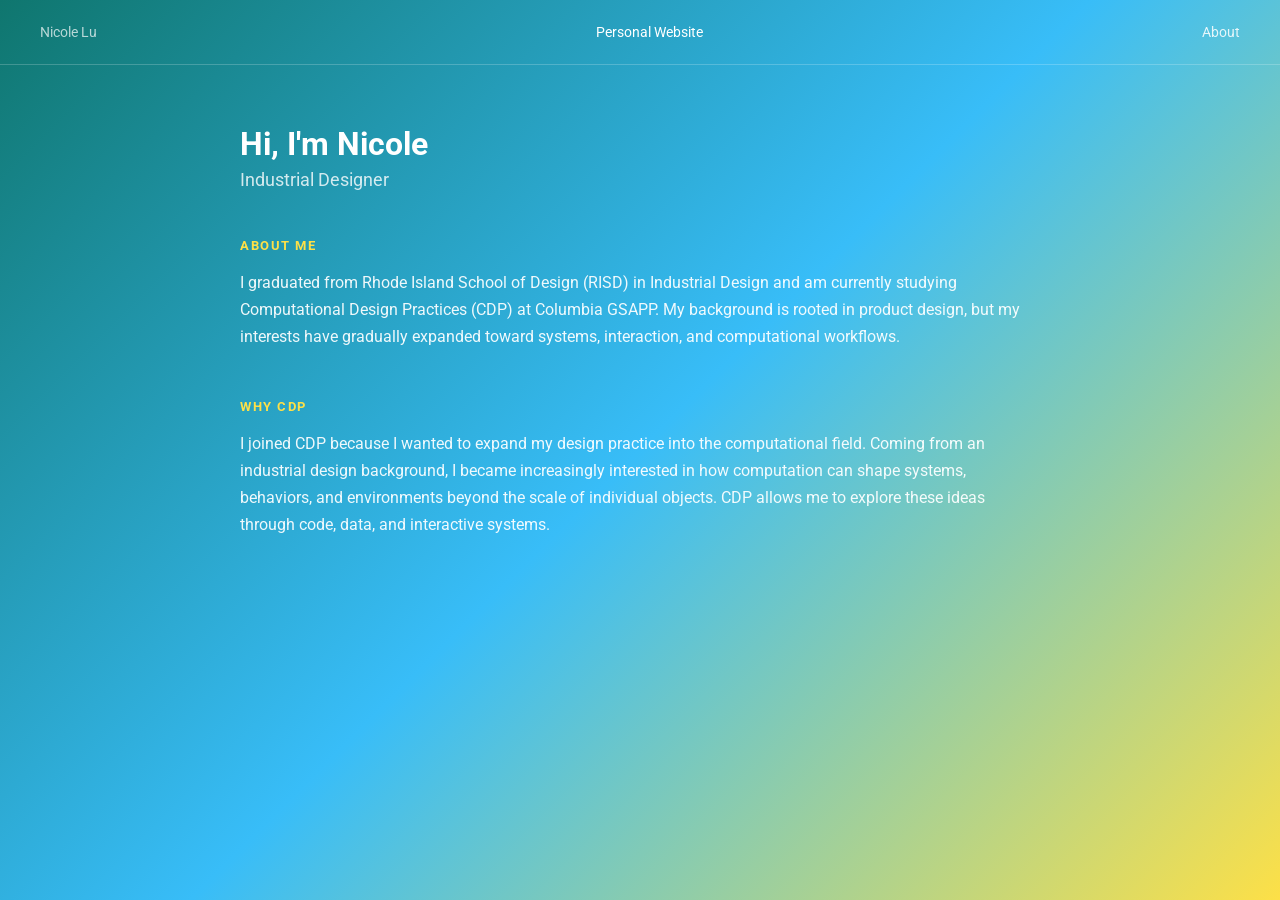
==== index.html @ 639e6126 "Revise personal website content and structure Updated personal information and removed sections abou" ====
<!DOCTYPE html>
<html lang="en">

<head>
  <meta charset="UTF-8">
  <title>Nicole Lu</title>

  <link href="https://fonts.googleapis.com/css2?family=Roboto:wght@300;400;700&display=swap" rel="stylesheet">
  <link rel="stylesheet" href="style.css">
</head>

<body>

  <header>
    <div class="left">Nicole Lu</div>

    <div class="center">
      Personal Website
    </div>

    <div class="right">
      <a href="#">About</a>
    </div>
  </header>

  <main>

    <div class="project-title">Hi, I'm Nicole</div>

    <div class="project-subtitle">
      Industrial Designer
    </div>

    <div class="section-title">About Me</div>

    <p>
      I graduated from Rhode Island School of Design (RISD) in Industrial Design and am currently studying Computational Design Practices (CDP) at Columbia GSAPP. My background is rooted in product design, but my interests have gradually expanded toward systems, interaction, and computational workflows.
    </p>

    <div class="section-title">Why CDP</div>

    <p>
      I joined CDP because I wanted to expand my design practice into the computational field. Coming from an industrial design background, I became increasingly interested in how computation can shape systems, behaviors, and environments beyond the scale of individual objects. CDP allows me to explore these ideas through code, data, and interactive systems.
    </p>

  </main>

</body>

</html>
---- style.css ----
@import url('https://fonts.googleapis.com/css2?family=Roboto:wght@300;400;700&display=swap');

body {
  font-family: 'Roboto', sans-serif;
  background: linear-gradient(
    135deg,
    #0f766e,
    #38bdf8,
    #fde047
  );
  color: #ffffff;
  margin: 0;
  padding: 0;
  min-height: 100vh;
}

header {
  display: flex;
  justify-content: space-between;
  align-items: center;
  padding: 24px 40px;
  border-bottom: 1px solid rgba(255,255,255,0.2);
  font-size: 14px;
}

header .left {
  color: rgba(255,255,255,0.7);
}

header .center {
  font-weight: 400;
  text-align: center;
  color: white;
}

header .center span {
  font-size: 12px;
  color: rgba(255,255,255,0.65);
}

header .right a {
  color: rgba(255,255,255,0.85);
  text-decoration: none;
  font-weight: 400;
}

header .right a:hover {
  color: white;
}

main {
  max-width: 800px;
  margin: 60px auto;
  padding: 0 20px;
}

.project-meta {
  font-size: 14px;
  color: rgba(255,255,255,0.65);
  margin-bottom: 8px;
}

.project-title {
  font-size: 32px;
  font-weight: 700;
  margin-bottom: 6px;
  color: white;
}

.project-subtitle {
  font-size: 18px;
  color: rgba(255,255,255,0.8);
  margin-bottom: 32px;
}

.section-title {
  font-weight: 700;
  text-transform: uppercase;
  margin-top: 48px;
  margin-bottom: 14px;
  font-size: 13px;
  letter-spacing: 1.5px;
  color: #fde047;
}

p {
  font-size: 16px;
  line-height: 1.7;
  margin-bottom: 24px;
  color: rgba(255,255,255,0.92);
}

strong {
  color: white;
}

a {
  color: #a5f3fc;
  text-decoration: underline;
}

a:hover {
  color: white;
}
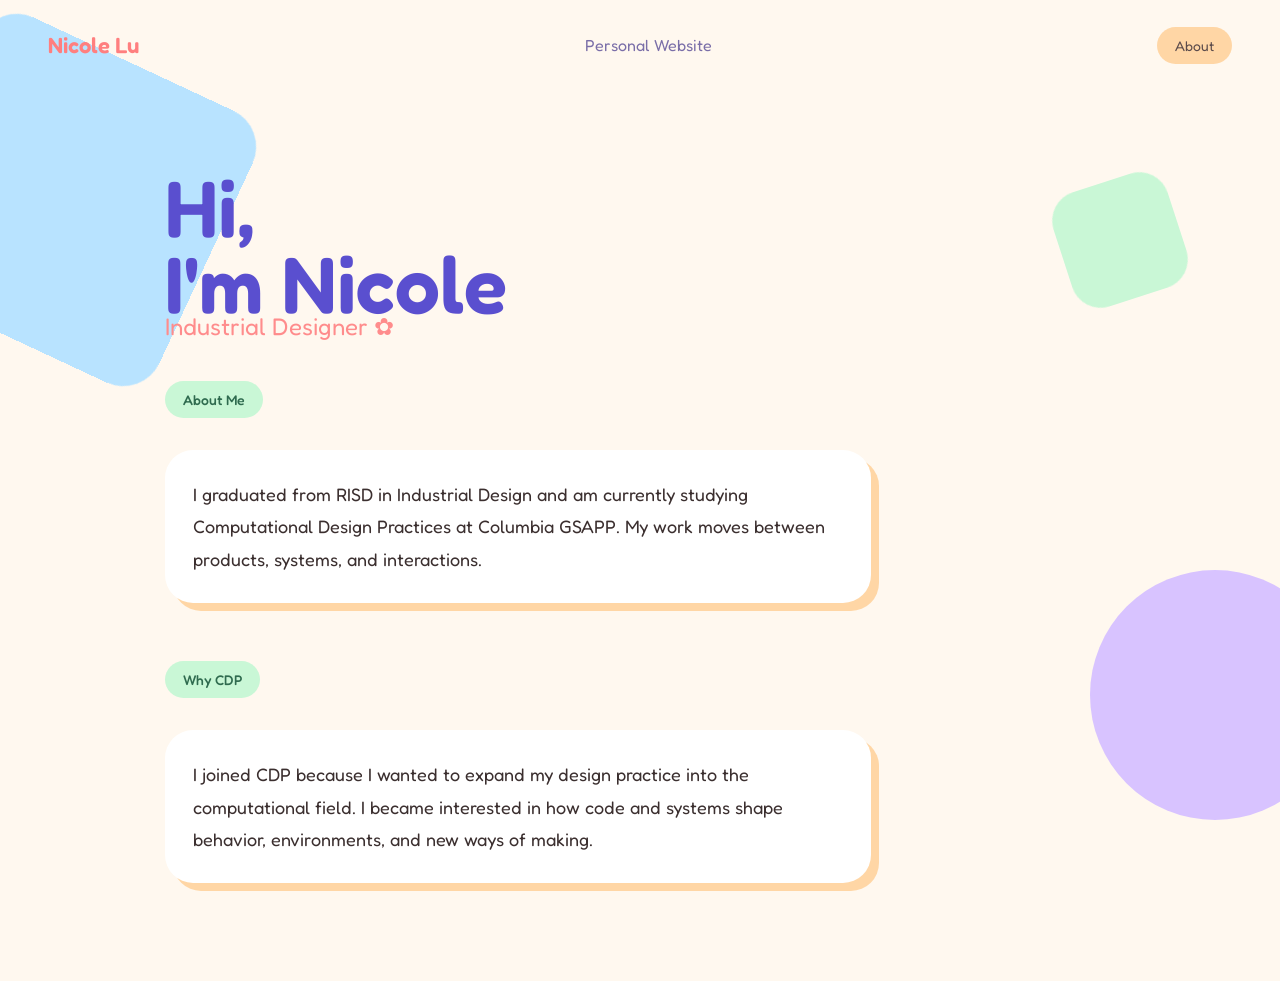
==== commit ba322bf5: "Refactor index.html structure and content Updated header and main sections for improved layout and c" ====
--- a/index.html
+++ b/index.html
@@ -4,47 +4,39 @@
 <head>
   <meta charset="UTF-8">
   <title>Nicole Lu</title>
-
-  <link href="https://fonts.googleapis.com/css2?family=Roboto:wght@300;400;700&display=swap" rel="stylesheet">
   <link rel="stylesheet" href="style.css">
 </head>
 
 <body>
 
-  <header>
-    <div class="left">Nicole Lu</div>
+<header>
+  <div class="left">Nicole Lu</div>
+  <div class="center">Personal Website</div>
+  <div class="right"><a href="#">About</a></div>
+</header>
 
-    <div class="center">
-      Personal Website
-    </div>
+<main>
 
-    <div class="right">
-      <a href="#">About</a>
-    </div>
-  </header>
+  <section class="hero">
+    <div class="project-title">Hi,<br>I'm Nicole</div>
+    <div class="project-subtitle">Industrial Designer ✿</div>
+  </section>
 
-  <main>
+  <section class="card">
+    <div class="section-title">About Me</div>
+    <p>
+      I graduated from RISD in Industrial Design and am currently studying Computational Design Practices at Columbia GSAPP. My work moves between products, systems, and interactions.
+    </p>
+  </section>
 
-    <div class="project-title">Hi, I'm Nicole</div>
+  <section class="card offset">
+    <div class="section-title">Why CDP</div>
+    <p>
+      I joined CDP because I wanted to expand my design practice into the computational field. I became interested in how code and systems shape behavior, environments, and new ways of making.
+    </p>
+  </section>
 
-    <div class="project-subtitle">
-      Industrial Designer
-    </div>
-
-    <div class="section-title">About Me</div>
-
-    <p>
-      I graduated from Rhode Island School of Design (RISD) in Industrial Design and am currently studying Computational Design Practices (CDP) at Columbia GSAPP. My background is rooted in product design, but my interests have gradually expanded toward systems, interaction, and computational workflows.
-    </p>
-
-    <div class="section-title">Why CDP</div>
-
-    <p>
-      I joined CDP because I wanted to expand my design practice into the computational field. Coming from an industrial design background, I became increasingly interested in how computation can shape systems, behaviors, and environments beyond the scale of individual objects. CDP allows me to explore these ideas through code, data, and interactive systems.
-    </p>
-
-  </main>
+</main>
 
 </body>
-
 </html>
--- a/style.css
+++ b/style.css
@@ -1,104 +1,132 @@
-@import url('https://fonts.googleapis.com/css2?family=Roboto:wght@300;400;700&display=swap');
+@import url('https://fonts.googleapis.com/css2?family=Fredoka:wght@300;400;500;600&display=swap');
 
 body {
-  font-family: 'Roboto', sans-serif;
-  background: linear-gradient(
-    135deg,
-    #0f766e,
-    #38bdf8,
-    #fde047
-  );
-  color: #ffffff;
   margin: 0;
   padding: 0;
-  min-height: 100vh;
+  font-family: 'Fredoka', sans-serif;
+  background-color: #fff8ef;
+  color: #3b2f2f;
+  position: relative;
+  overflow-x: hidden;
+}
+
+/* geometric background */
+body::before,
+body::after {
+  content: "";
+  position: fixed;
+  z-index: -1;
+}
+
+body::before {
+  width: 300px;
+  height: 300px;
+  background: #b8e3ff;
+  border-radius: 40px;
+  top: 50px;
+  left: -80px;
+  transform: rotate(25deg);
+}
+
+body::after {
+  width: 250px;
+  height: 250px;
+  background: #d8c3ff;
+  border-radius: 50%;
+  bottom: 80px;
+  right: -60px;
+}
+
+/* extra floating shapes */
+header::before {
+  content: "";
+  position: fixed;
+  width: 120px;
+  height: 120px;
+  background: #c9f7d6;
+  border-radius: 30px;
+  top: 180px;
+  right: 100px;
+  transform: rotate(-18deg);
+  z-index: -1;
 }
 
 header {
   display: flex;
   justify-content: space-between;
   align-items: center;
-  padding: 24px 40px;
-  border-bottom: 1px solid rgba(255,255,255,0.2);
+  padding: 32px 48px;
+}
+
+header .left {
+  font-size: 22px;
+  font-weight: 600;
+  color: #ff7f7f;
+}
+
+header .center {
+  font-size: 16px;
+  color: #7a6ea8;
+}
+
+header .right a {
+  text-decoration: none;
+  background: #ffd6a5;
+  padding: 10px 18px;
+  border-radius: 20px;
+  color: #5b4b4b;
   font-size: 14px;
 }
 
-header .left {
-  color: rgba(255,255,255,0.7);
-}
-
-header .center {
-  font-weight: 400;
-  text-align: center;
-  color: white;
-}
-
-header .center span {
-  font-size: 12px;
-  color: rgba(255,255,255,0.65);
-}
-
-header .right a {
-  color: rgba(255,255,255,0.85);
-  text-decoration: none;
-  font-weight: 400;
-}
-
-header .right a:hover {
-  color: white;
-}
-
 main {
-  max-width: 800px;
-  margin: 60px auto;
-  padding: 0 20px;
-}
-
-.project-meta {
-  font-size: 14px;
-  color: rgba(255,255,255,0.65);
-  margin-bottom: 8px;
+  display: flex;
+  flex-direction: column;
+  gap: 40px;
+  max-width: 950px;
+  margin: 80px auto;
+  padding: 0 30px;
 }
 
 .project-title {
-  font-size: 32px;
-  font-weight: 700;
-  margin-bottom: 6px;
-  color: white;
+  font-size: 80px;
+  font-weight: 600;
+  line-height: 0.95;
+  color: #5a4fcf;
+  max-width: 500px;
 }
 
 .project-subtitle {
-  font-size: 18px;
-  color: rgba(255,255,255,0.8);
-  margin-bottom: 32px;
+  font-size: 24px;
+  color: #ff8c8c;
+  margin-top: -10px;
 }
 
 .section-title {
-  font-weight: 700;
-  text-transform: uppercase;
-  margin-top: 48px;
+  display: inline-block;
+  background: #c9f7d6;
+  padding: 10px 18px;
+  border-radius: 20px;
+  font-size: 14px;
+  font-weight: 500;
+  color: #2f6b4f;
   margin-bottom: 14px;
-  font-size: 13px;
-  letter-spacing: 1.5px;
-  color: #fde047;
 }
 
 p {
-  font-size: 16px;
-  line-height: 1.7;
-  margin-bottom: 24px;
-  color: rgba(255,255,255,0.92);
-}
-
-strong {
-  color: white;
+  background: white;
+  padding: 28px;
+  border-radius: 28px;
+  font-size: 18px;
+  line-height: 1.8;
+  box-shadow: 8px 8px 0px #ffd6a5;
+  max-width: 650px;
 }
 
 a {
-  color: #a5f3fc;
-  text-decoration: underline;
+  color: #5a4fcf;
+  text-decoration: none;
 }
 
 a:hover {
-  color: white;
+  color: #ff7f7f;
 }
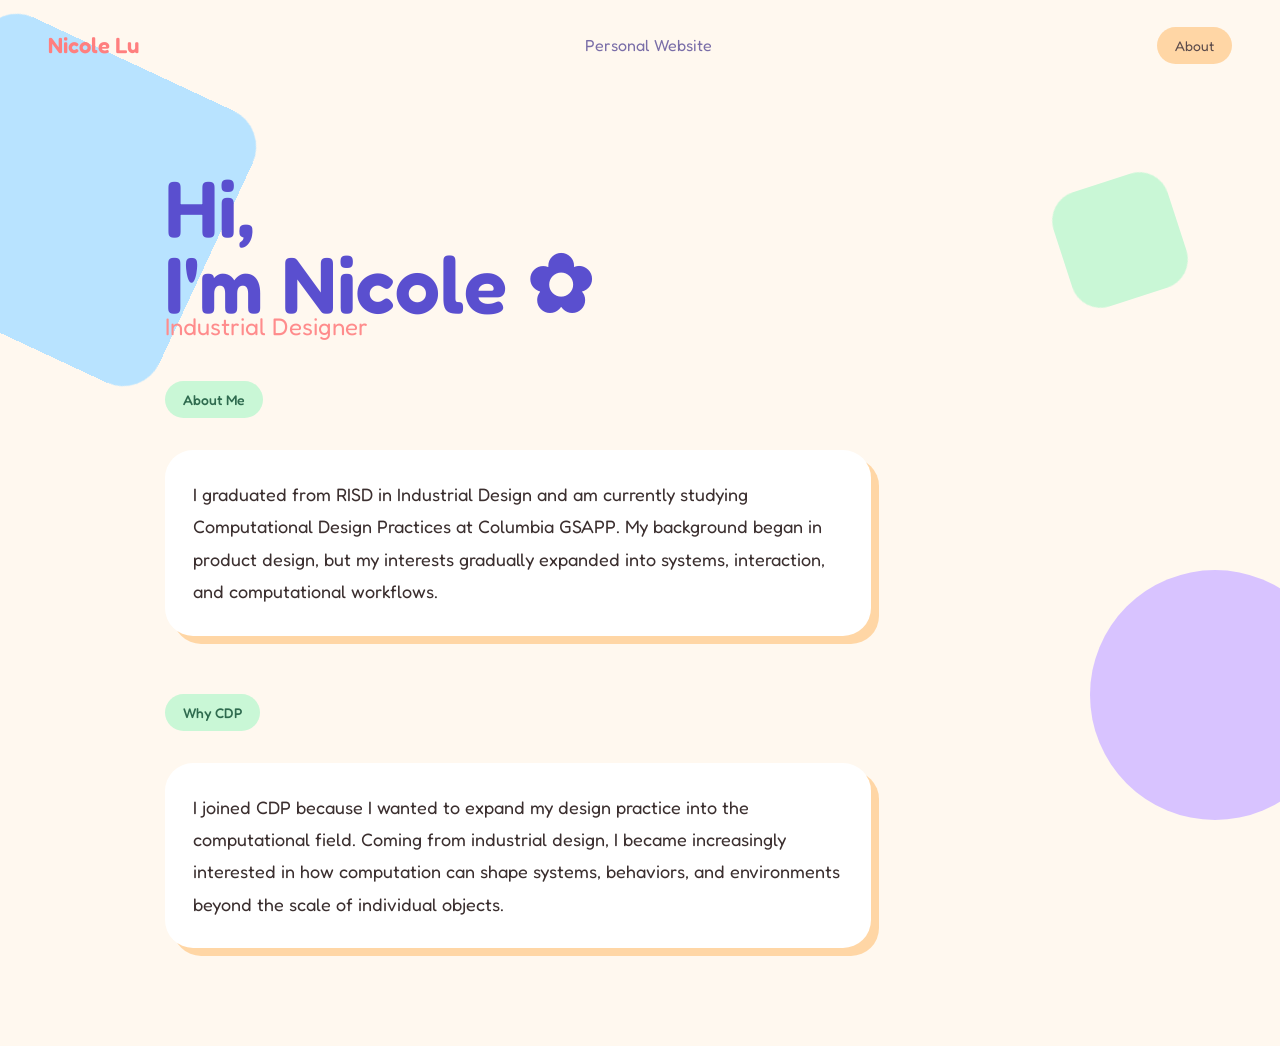
==== commit ffc4d807: "Refine text and add script tag in index.html Updated text for project title and subtitles to enhance" ====
--- a/index.html
+++ b/index.html
@@ -4,6 +4,8 @@
 <head>
   <meta charset="UTF-8">
   <title>Nicole Lu</title>
+
+  <link href="https://fonts.googleapis.com/css2?family=Fredoka:wght@300;400;500;600&display=swap" rel="stylesheet">
   <link rel="stylesheet" href="style.css">
 </head>
 
@@ -18,25 +20,27 @@
 <main>
 
   <section class="hero">
-    <div class="project-title">Hi,<br>I'm Nicole</div>
-    <div class="project-subtitle">Industrial Designer ✿</div>
+    <div class="project-title">Hi,<br>I'm Nicole ✿</div>
+    <div class="project-subtitle">Industrial Designer</div>
   </section>
 
   <section class="card">
     <div class="section-title">About Me</div>
     <p>
-      I graduated from RISD in Industrial Design and am currently studying Computational Design Practices at Columbia GSAPP. My work moves between products, systems, and interactions.
+      I graduated from RISD in Industrial Design and am currently studying Computational Design Practices at Columbia GSAPP. My background began in product design, but my interests gradually expanded into systems, interaction, and computational workflows.
     </p>
   </section>
 
   <section class="card offset">
     <div class="section-title">Why CDP</div>
     <p>
-      I joined CDP because I wanted to expand my design practice into the computational field. I became interested in how code and systems shape behavior, environments, and new ways of making.
+      I joined CDP because I wanted to expand my design practice into the computational field. Coming from industrial design, I became increasingly interested in how computation can shape systems, behaviors, and environments beyond the scale of individual objects.
     </p>
   </section>
 
 </main>
 
+<script src="script.js"></script>
+
 </body>
 </html>
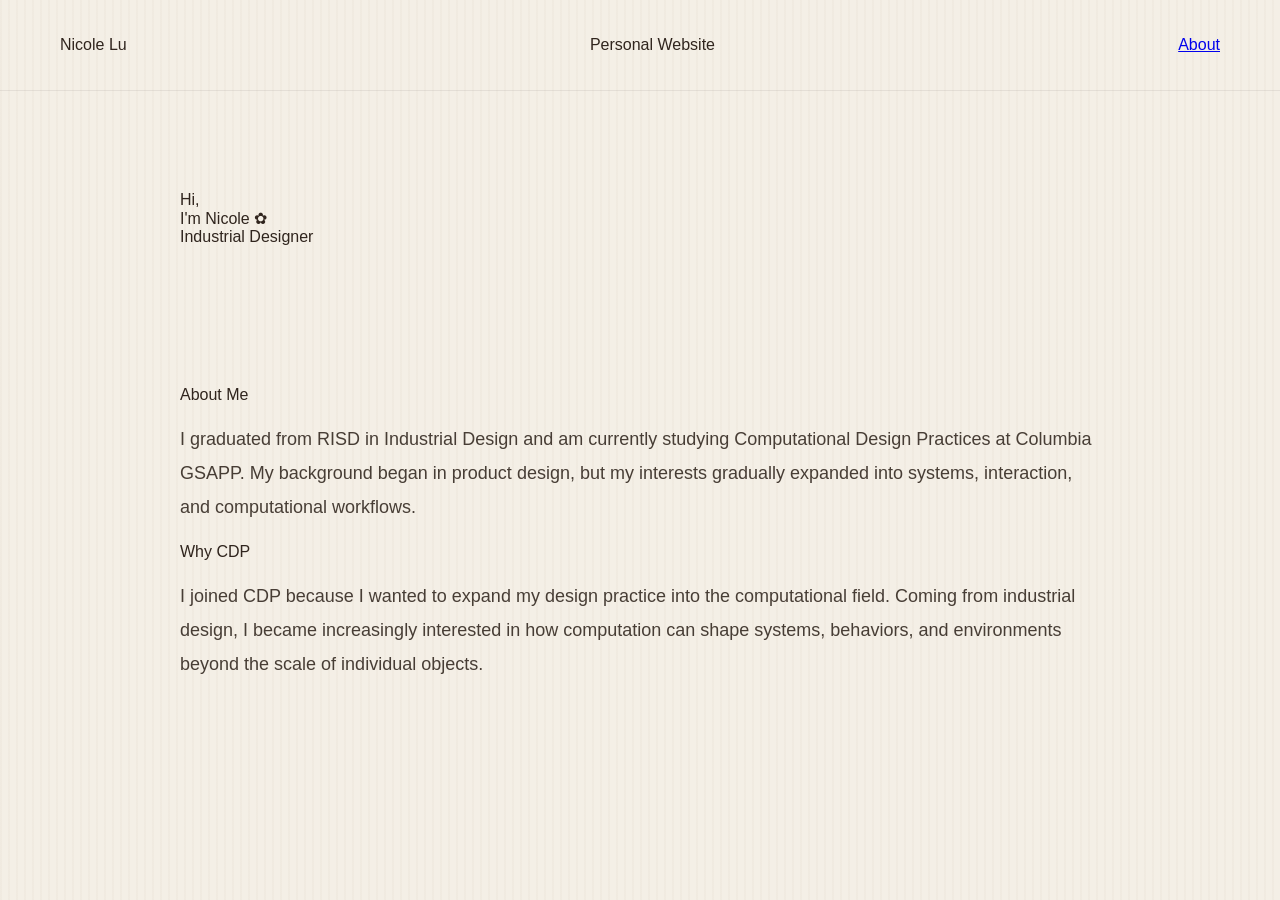
==== commit 1af2ef85: "Remove script tag for script.js from index.html" ====
--- a/index.html
+++ b/index.html
@@ -40,7 +40,6 @@
 
 </main>
 
-<script src="script.js"></script>
 
 </body>
 </html>
--- a/style.css
+++ b/style.css
@@ -1,132 +1,99 @@
-@import url('https://fonts.googleapis.com/css2?family=Fredoka:wght@300;400;500;600&display=swap');
-
 body {
   margin: 0;
   padding: 0;
-  font-family: 'Fredoka', sans-serif;
-  background-color: #fff8ef;
-  color: #3b2f2f;
-  position: relative;
-  overflow-x: hidden;
+  background: #f4efe6;
+  color: #2f241d;
+  font-family: 'Inter', sans-serif;
 }
 
-/* geometric background */
-body::before,
-body::after {
+/* subtle wood-line texture */
+body::before {
   content: "";
   position: fixed;
-  z-index: -1;
-}
-
-body::before {
-  width: 300px;
-  height: 300px;
-  background: #b8e3ff;
-  border-radius: 40px;
-  top: 50px;
-  left: -80px;
-  transform: rotate(25deg);
-}
-
-body::after {
-  width: 250px;
-  height: 250px;
-  background: #d8c3ff;
-  border-radius: 50%;
-  bottom: 80px;
-  right: -60px;
-}
-
-/* extra floating shapes */
-header::before {
-  content: "";
-  position: fixed;
-  width: 120px;
-  height: 120px;
-  background: #c9f7d6;
-  border-radius: 30px;
-  top: 180px;
-  right: 100px;
-  transform: rotate(-18deg);
-  z-index: -1;
+  inset: 0;
+  background: repeating-linear-gradient(
+    90deg,
+    rgba(140, 110, 80, 0.03),
+    rgba(140, 110, 80, 0.03) 2px,
+    transparent 2px,
+    transparent 8px
+  );
+  pointer-events: none;
 }
 
 header {
   display: flex;
   justify-content: space-between;
   align-items: center;
-  padding: 32px 48px;
+  padding: 36px 60px;
+  border-bottom: 1px solid rgba(47,36,29,0.08);
 }
 
-header .left {
-  font-size: 22px;
-  font-weight: 600;
-  color: #ff7f7f;
+.logo {
+  font-family: 'EB Garamond', serif;
+  font-size: 28px;
+  font-weight: 500;
+  letter-spacing: 0.5px;
 }
 
-header .center {
-  font-size: 16px;
-  color: #7a6ea8;
-}
-
-header .right a {
-  text-decoration: none;
-  background: #ffd6a5;
-  padding: 10px 18px;
-  border-radius: 20px;
-  color: #5b4b4b;
-  font-size: 14px;
+nav {
+  font-size: 13px;
+  letter-spacing: 2px;
+  text-transform: uppercase;
+  color: rgba(47,36,29,0.55);
 }
 
 main {
-  display: flex;
-  flex-direction: column;
-  gap: 40px;
-  max-width: 950px;
-  margin: 80px auto;
-  padding: 0 30px;
+  max-width: 920px;
+  margin: 100px auto;
+  padding: 0 40px;
 }
 
-.project-title {
-  font-size: 80px;
-  font-weight: 600;
-  line-height: 0.95;
-  color: #5a4fcf;
-  max-width: 500px;
+.hero {
+  margin-bottom: 140px;
 }
 
-.project-subtitle {
-  font-size: 24px;
-  color: #ff8c8c;
-  margin-top: -10px;
+.hero h1 {
+  font-family: 'EB Garamond', serif;
+  font-size: 92px;
+  font-weight: 500;
+  margin: 0;
+  line-height: 0.95;
 }
 
-.section-title {
-  display: inline-block;
-  background: #c9f7d6;
-  padding: 10px 18px;
-  border-radius: 20px;
-  font-size: 14px;
+.subtitle {
+  margin-top: 20px;
+  font-size: 18px;
+  color: rgba(47,36,29,0.65);
+}
+
+.block {
+  max-width: 620px;
+  margin-bottom: 100px;
+}
+
+.offset {
+  margin-left: auto;
+}
+
+h2 {
+  font-family: 'EB Garamond', serif;
+  font-size: 36px;
+  margin-bottom: 24px;
   font-weight: 500;
-  color: #2f6b4f;
-  margin-bottom: 14px;
 }
 
 p {
-  background: white;
-  padding: 28px;
-  border-radius: 28px;
   font-size: 18px;
-  line-height: 1.8;
-  box-shadow: 8px 8px 0px #ffd6a5;
-  max-width: 650px;
+  line-height: 1.9;
+  color: rgba(47,36,29,0.88);
 }
 
-a {
-  color: #5a4fcf;
-  text-decoration: none;
+.block::after {
+  content: "";
+  display: block;
+  width: 140px;
+  height: 1px;
+  background: rgba(47,36,29,0.2);
+  margin-top: 40px;
 }
-
-a:hover {
-  color: #ff7f7f;
-}
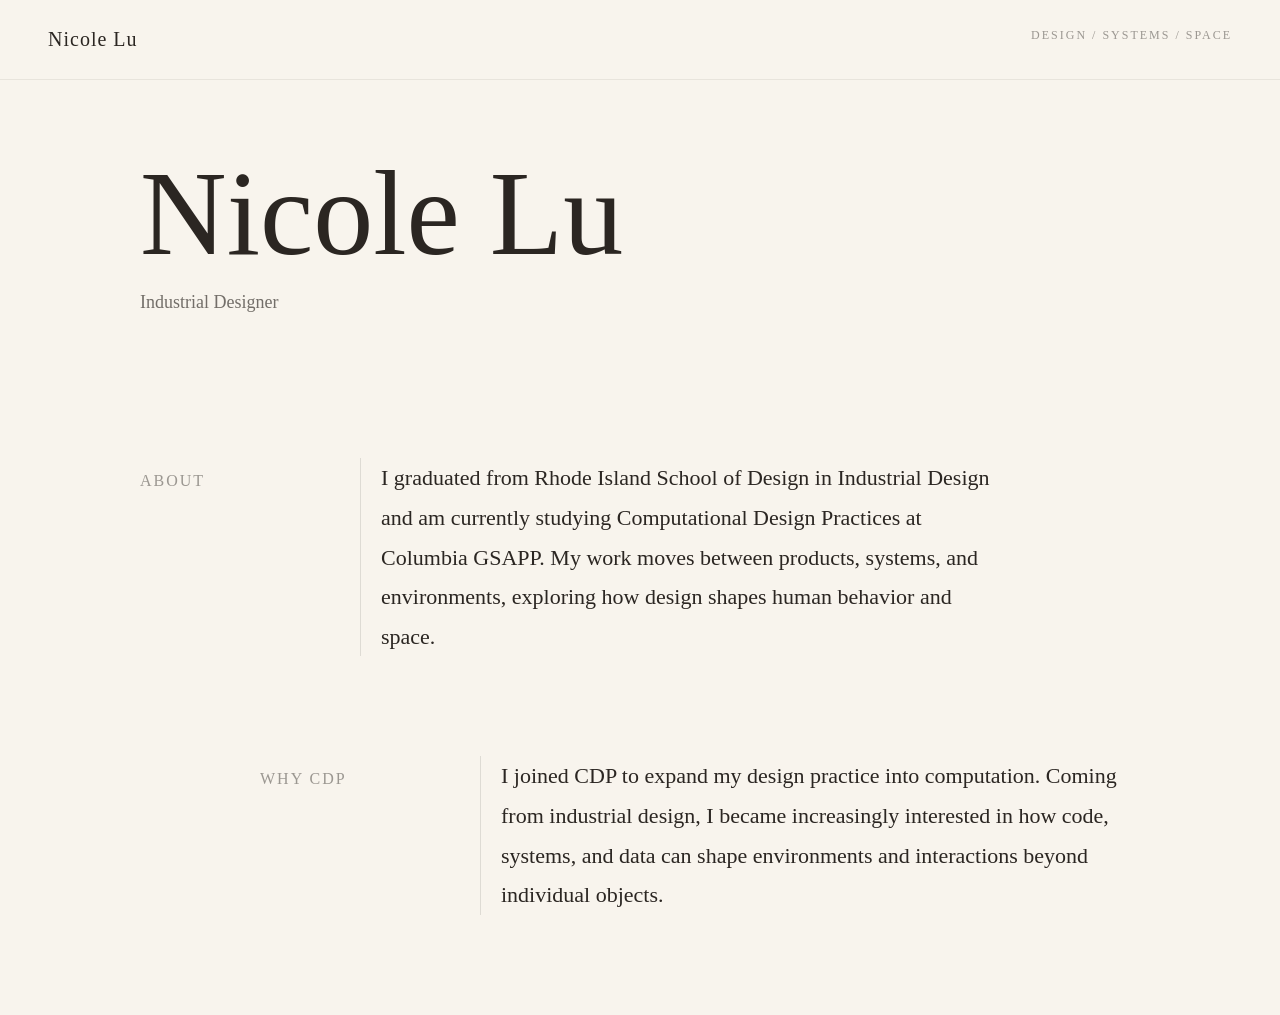
==== commit 403a5973: "Refactor index.html for content and layout updates Updated various sections of the HTML to improve c" ====
--- a/index.html
+++ b/index.html
@@ -4,42 +4,39 @@
 <head>
   <meta charset="UTF-8">
   <title>Nicole Lu</title>
-
-  <link href="https://fonts.googleapis.com/css2?family=Fredoka:wght@300;400;500;600&display=swap" rel="stylesheet">
-  <link rel="stylesheet" href="style.css">
+  <link rel="stylesheet" href="style.css?v=3">
 </head>
 
 <body>
 
 <header>
-  <div class="left">Nicole Lu</div>
-  <div class="center">Personal Website</div>
-  <div class="right"><a href="#">About</a></div>
+  <div class="logo">Nicole Lu</div>
+  <nav>Design / Systems / Space</nav>
 </header>
 
 <main>
 
   <section class="hero">
-    <div class="project-title">Hi,<br>I'm Nicole ✿</div>
-    <div class="project-subtitle">Industrial Designer</div>
+    <h1>Nicole Lu</h1>
+    <p class="subtitle">Industrial Designer</p>
   </section>
 
-  <section class="card">
-    <div class="section-title">About Me</div>
+  <section class="block">
+    <h2>About</h2>
     <p>
-      I graduated from RISD in Industrial Design and am currently studying Computational Design Practices at Columbia GSAPP. My background began in product design, but my interests gradually expanded into systems, interaction, and computational workflows.
+      I graduated from Rhode Island School of Design in Industrial Design and am currently studying Computational Design Practices at Columbia GSAPP. My work moves between products, systems, and environments, exploring how design shapes human behavior and space.
     </p>
   </section>
 
-  <section class="card offset">
-    <div class="section-title">Why CDP</div>
+  <section class="block offset">
+    <h2>Why CDP</h2>
     <p>
-      I joined CDP because I wanted to expand my design practice into the computational field. Coming from industrial design, I became increasingly interested in how computation can shape systems, behaviors, and environments beyond the scale of individual objects.
+      I joined CDP to expand my design practice into computation. Coming from industrial design, I became increasingly interested in how code, systems, and data can shape environments and interactions beyond individual objects.
     </p>
   </section>
 
 </main>
 
+</body>
 
-</body>
 </html>
--- a/style.css
+++ b/style.css
@@ -1,52 +1,34 @@
 body {
   margin: 0;
   padding: 0;
-  background: #f4efe6;
-  color: #2f241d;
-  font-family: 'Inter', sans-serif;
-}
-
-/* subtle wood-line texture */
-body::before {
-  content: "";
-  position: fixed;
-  inset: 0;
-  background: repeating-linear-gradient(
-    90deg,
-    rgba(140, 110, 80, 0.03),
-    rgba(140, 110, 80, 0.03) 2px,
-    transparent 2px,
-    transparent 8px
-  );
-  pointer-events: none;
+  background: #f8f4ed;
+  color: #2b2622;
+  font-family: "Times New Roman", serif;
 }
 
 header {
   display: flex;
   justify-content: space-between;
-  align-items: center;
-  padding: 36px 60px;
-  border-bottom: 1px solid rgba(47,36,29,0.08);
+  padding: 28px 48px;
+  border-bottom: 1px solid rgba(43,38,34,0.08);
 }
 
 .logo {
-  font-family: 'EB Garamond', serif;
-  font-size: 28px;
-  font-weight: 500;
-  letter-spacing: 0.5px;
+  font-size: 20px;
+  letter-spacing: 1px;
 }
 
 nav {
-  font-size: 13px;
+  font-size: 12px;
+  text-transform: uppercase;
   letter-spacing: 2px;
-  text-transform: uppercase;
-  color: rgba(47,36,29,0.55);
+  color: rgba(43,38,34,0.45);
 }
 
 main {
-  max-width: 920px;
-  margin: 100px auto;
-  padding: 0 40px;
+  width: 85%;
+  max-width: 1000px;
+  margin: 80px auto;
 }
 
 .hero {
@@ -54,46 +36,47 @@
 }
 
 .hero h1 {
-  font-family: 'EB Garamond', serif;
-  font-size: 92px;
-  font-weight: 500;
+  font-size: 120px;
+  font-weight: normal;
+  line-height: 0.9;
   margin: 0;
-  line-height: 0.95;
 }
 
 .subtitle {
-  margin-top: 20px;
+  margin-top: 18px;
   font-size: 18px;
-  color: rgba(47,36,29,0.65);
+  color: rgba(43,38,34,0.65);
 }
 
 .block {
-  max-width: 620px;
+  display: grid;
+  grid-template-columns: 180px 1fr;
+  gap: 40px;
   margin-bottom: 100px;
+  align-items: start;
 }
 
 .offset {
-  margin-left: auto;
+  margin-left: 120px;
 }
 
 h2 {
-  font-family: 'EB Garamond', serif;
-  font-size: 36px;
-  margin-bottom: 24px;
-  font-weight: 500;
+  font-size: 16px;
+  font-weight: normal;
+  text-transform: uppercase;
+  letter-spacing: 2px;
+  color: rgba(43,38,34,0.45);
 }
 
 p {
-  font-size: 18px;
-  line-height: 1.9;
-  color: rgba(47,36,29,0.88);
+  font-size: 22px;
+  line-height: 1.8;
+  max-width: 620px;
+  margin: 0;
 }
 
-.block::after {
-  content: "";
-  display: block;
-  width: 140px;
-  height: 1px;
-  background: rgba(47,36,29,0.2);
-  margin-top: 40px;
+/* subtle paper fold effect */
+.block p {
+  padding-left: 20px;
+  border-left: 1px solid rgba(43,38,34,0.12);
 }
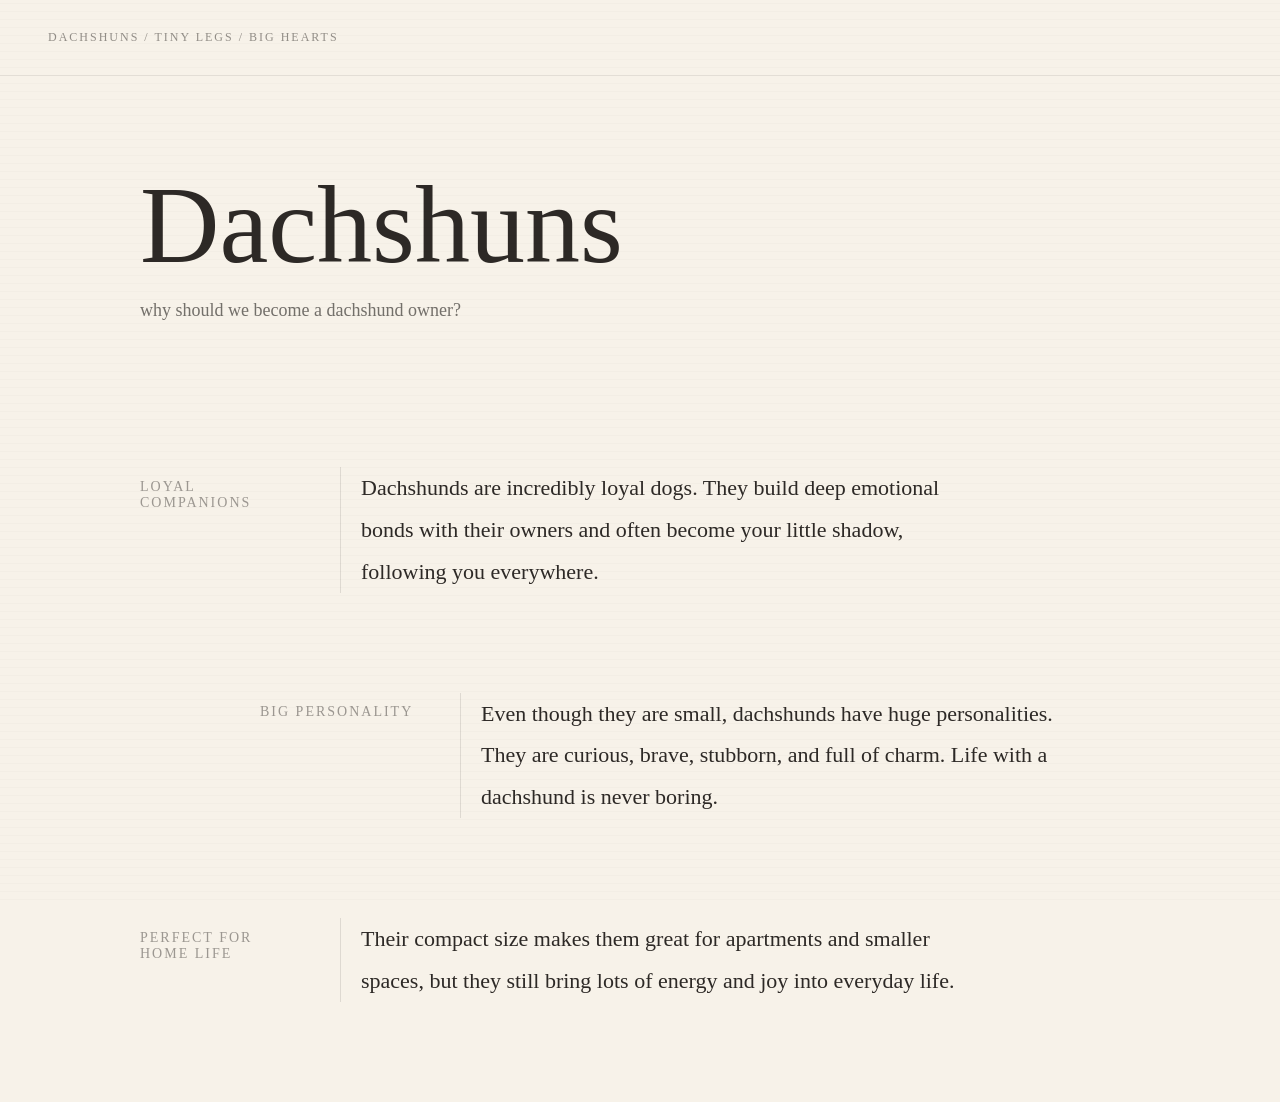
==== commit c6635be3: "Update index.html" ====
--- a/index.html
+++ b/index.html
@@ -3,40 +3,47 @@
 
 <head>
   <meta charset="UTF-8">
-  <title>Nicole Lu</title>
-  <link rel="stylesheet" href="style.css?v=3">
+  <title>Dachshuns</title>
+  <link rel="stylesheet" href="style.css?v=5">
 </head>
 
 <body>
 
 <header>
-  <div class="logo">Nicole Lu</div>
-  <nav>Design / Systems / Space</nav>
+  <nav>Dachshuns / Tiny Legs / Big Hearts</nav>
 </header>
 
 <main>
 
   <section class="hero">
-    <h1>Nicole Lu</h1>
-    <p class="subtitle">Industrial Designer</p>
+    <h1>Dachshuns</h1>
+    <p class="subtitle">why should we become a dachshund owner?</p>
   </section>
 
   <section class="block">
-    <h2>About</h2>
+    <h2>Loyal Companions</h2>
     <p>
-      I graduated from Rhode Island School of Design in Industrial Design and am currently studying Computational Design Practices at Columbia GSAPP. My work moves between products, systems, and environments, exploring how design shapes human behavior and space.
+      Dachshunds are incredibly loyal dogs. They build deep emotional bonds with their owners and often become your little shadow, following you everywhere.
     </p>
   </section>
 
   <section class="block offset">
-    <h2>Why CDP</h2>
+    <h2>Big Personality</h2>
     <p>
-      I joined CDP to expand my design practice into computation. Coming from industrial design, I became increasingly interested in how code, systems, and data can shape environments and interactions beyond individual objects.
+      Even though they are small, dachshunds have huge personalities. They are curious, brave, stubborn, and full of charm. Life with a dachshund is never boring.
+    </p>
+  </section>
+
+  <section class="block">
+    <h2>Perfect for Home Life</h2>
+    <p>
+      Their compact size makes them great for apartments and smaller spaces, but they still bring lots of energy and joy into everyday life.
     </p>
   </section>
 
 </main>
 
+<script src="script.js"></script>
+
 </body>
-
 </html>
--- a/style.css
+++ b/style.css
@@ -1,20 +1,36 @@
 body {
   margin: 0;
   padding: 0;
-  background: #f8f4ed;
-  color: #2b2622;
-  font-family: "Times New Roman", serif;
+  background: #f7f2e9;
+  color: #2d2926;
+  font-family: Georgia, serif;
+}
+
+/* subtle paper texture */
+body::before {
+  content: "";
+  position: fixed;
+  inset: 0;
+  background: repeating-linear-gradient(
+    0deg,
+    rgba(0,0,0,0.015),
+    rgba(0,0,0,0.015) 1px,
+    transparent 1px,
+    transparent 8px
+  );
+  pointer-events: none;
 }
 
 header {
   display: flex;
   justify-content: space-between;
-  padding: 28px 48px;
-  border-bottom: 1px solid rgba(43,38,34,0.08);
+  align-items: center;
+  padding: 30px 48px;
+  border-bottom: 1px solid rgba(45,41,38,0.08);
 }
 
 .logo {
-  font-size: 20px;
+  font-size: 22px;
   letter-spacing: 1px;
 }
 
@@ -22,13 +38,13 @@
   font-size: 12px;
   text-transform: uppercase;
   letter-spacing: 2px;
-  color: rgba(43,38,34,0.45);
+  color: rgba(45,41,38,0.5);
 }
 
 main {
   width: 85%;
   max-width: 1000px;
-  margin: 80px auto;
+  margin: 100px auto;
 }
 
 .hero {
@@ -36,7 +52,7 @@
 }
 
 .hero h1 {
-  font-size: 120px;
+  font-size: 110px;
   font-weight: normal;
   line-height: 0.9;
   margin: 0;
@@ -45,12 +61,12 @@
 .subtitle {
   margin-top: 18px;
   font-size: 18px;
-  color: rgba(43,38,34,0.65);
+  color: rgba(45,41,38,0.65);
 }
 
 .block {
   display: grid;
-  grid-template-columns: 180px 1fr;
+  grid-template-columns: 160px 1fr;
   gap: 40px;
   margin-bottom: 100px;
   align-items: start;
@@ -61,22 +77,21 @@
 }
 
 h2 {
-  font-size: 16px;
+  font-size: 14px;
   font-weight: normal;
   text-transform: uppercase;
   letter-spacing: 2px;
-  color: rgba(43,38,34,0.45);
+  color: rgba(45,41,38,0.45);
 }
 
 p {
   font-size: 22px;
-  line-height: 1.8;
+  line-height: 1.9;
+  margin: 0;
   max-width: 620px;
-  margin: 0;
 }
 
-/* subtle paper fold effect */
 .block p {
   padding-left: 20px;
-  border-left: 1px solid rgba(43,38,34,0.12);
+  border-left: 1px solid rgba(45,41,38,0.12);
 }
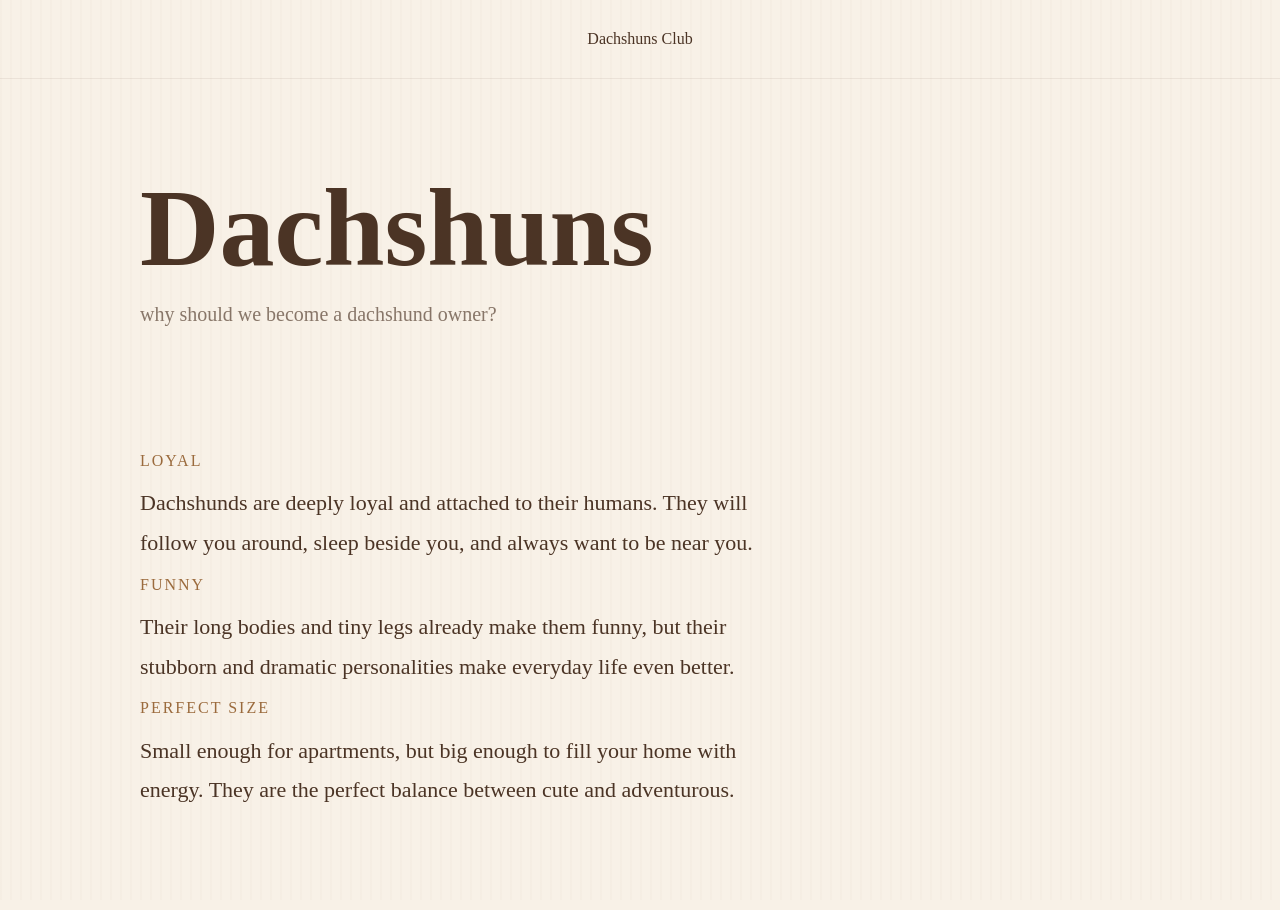
==== commit 836d4b31: "Revise sections and improve text for Dachshuns page Updated text content and structure for better cl" ====
--- a/index.html
+++ b/index.html
@@ -4,13 +4,15 @@
 <head>
   <meta charset="UTF-8">
   <title>Dachshuns</title>
-  <link rel="stylesheet" href="style.css?v=5">
+
+  <link href="https://fonts.googleapis.com/css2?family=Baloo+2:wght@400;500;600;700&display=swap" rel="stylesheet">
+  <link rel="stylesheet" href="style.css?v=99">
 </head>
 
 <body>
 
 <header>
-  <nav>Dachshuns / Tiny Legs / Big Hearts</nav>
+  <div class="top-text">Dachshuns Club</div>
 </header>
 
 <main>
@@ -20,24 +22,24 @@
     <p class="subtitle">why should we become a dachshund owner?</p>
   </section>
 
-  <section class="block">
-    <h2>Loyal Companions</h2>
+  <section class="card">
+    <h2>Loyal</h2>
     <p>
-      Dachshunds are incredibly loyal dogs. They build deep emotional bonds with their owners and often become your little shadow, following you everywhere.
+      Dachshunds are deeply loyal and attached to their humans. They will follow you around, sleep beside you, and always want to be near you.
     </p>
   </section>
 
-  <section class="block offset">
-    <h2>Big Personality</h2>
+  <section class="card">
+    <h2>Funny</h2>
     <p>
-      Even though they are small, dachshunds have huge personalities. They are curious, brave, stubborn, and full of charm. Life with a dachshund is never boring.
+      Their long bodies and tiny legs already make them funny, but their stubborn and dramatic personalities make everyday life even better.
     </p>
   </section>
 
-  <section class="block">
-    <h2>Perfect for Home Life</h2>
+  <section class="card">
+    <h2>Perfect Size</h2>
     <p>
-      Their compact size makes them great for apartments and smaller spaces, but they still bring lots of energy and joy into everyday life.
+      Small enough for apartments, but big enough to fill your home with energy. They are the perfect balance between cute and adventurous.
     </p>
   </section>
 
--- a/style.css
+++ b/style.css
@@ -1,44 +1,37 @@
 body {
   margin: 0;
   padding: 0;
-  background: #f7f2e9;
-  color: #2d2926;
+  background: #f8f1e7;
+  color: #4b3425;
   font-family: Georgia, serif;
 }
 
-/* subtle paper texture */
 body::before {
   content: "";
   position: fixed;
   inset: 0;
   background: repeating-linear-gradient(
-    0deg,
-    rgba(0,0,0,0.015),
-    rgba(0,0,0,0.015) 1px,
-    transparent 1px,
-    transparent 8px
+    90deg,
+    rgba(120, 80, 50, 0.02),
+    rgba(120, 80, 50, 0.02) 2px,
+    transparent 2px,
+    transparent 10px
   );
   pointer-events: none;
 }
 
 header {
   display: flex;
-  justify-content: space-between;
-  align-items: center;
-  padding: 30px 48px;
-  border-bottom: 1px solid rgba(45,41,38,0.08);
-}
-
-.logo {
-  font-size: 22px;
-  letter-spacing: 1px;
+  justify-content: center;
+  padding: 30px;
+  border-bottom: 1px solid rgba(75,52,37,0.08);
 }
 
 nav {
   font-size: 12px;
+  letter-spacing: 2px;
   text-transform: uppercase;
-  letter-spacing: 2px;
-  color: rgba(45,41,38,0.5);
+  color: rgba(75,52,37,0.5);
 }
 
 main {
@@ -48,50 +41,48 @@
 }
 
 .hero {
-  margin-bottom: 140px;
+  margin-bottom: 120px;
 }
 
 .hero h1 {
   font-size: 110px;
-  font-weight: normal;
+  margin: 0;
   line-height: 0.9;
-  margin: 0;
 }
 
 .subtitle {
   margin-top: 18px;
-  font-size: 18px;
-  color: rgba(45,41,38,0.65);
+  font-size: 20px;
+  color: rgba(75,52,37,0.65);
 }
 
 .block {
   display: grid;
-  grid-template-columns: 160px 1fr;
+  grid-template-columns: 180px 1fr;
   gap: 40px;
   margin-bottom: 100px;
-  align-items: start;
 }
 
 .offset {
-  margin-left: 120px;
+  margin-left: 100px;
 }
 
 h2 {
-  font-size: 14px;
+  font-size: 16px;
   font-weight: normal;
   text-transform: uppercase;
   letter-spacing: 2px;
-  color: rgba(45,41,38,0.45);
+  color: #9b6b3d;
 }
 
 p {
   font-size: 22px;
-  line-height: 1.9;
+  line-height: 1.8;
   margin: 0;
   max-width: 620px;
 }
 
 .block p {
   padding-left: 20px;
-  border-left: 1px solid rgba(45,41,38,0.12);
+  border-left: 2px solid rgba(155,107,61,0.2);
 }
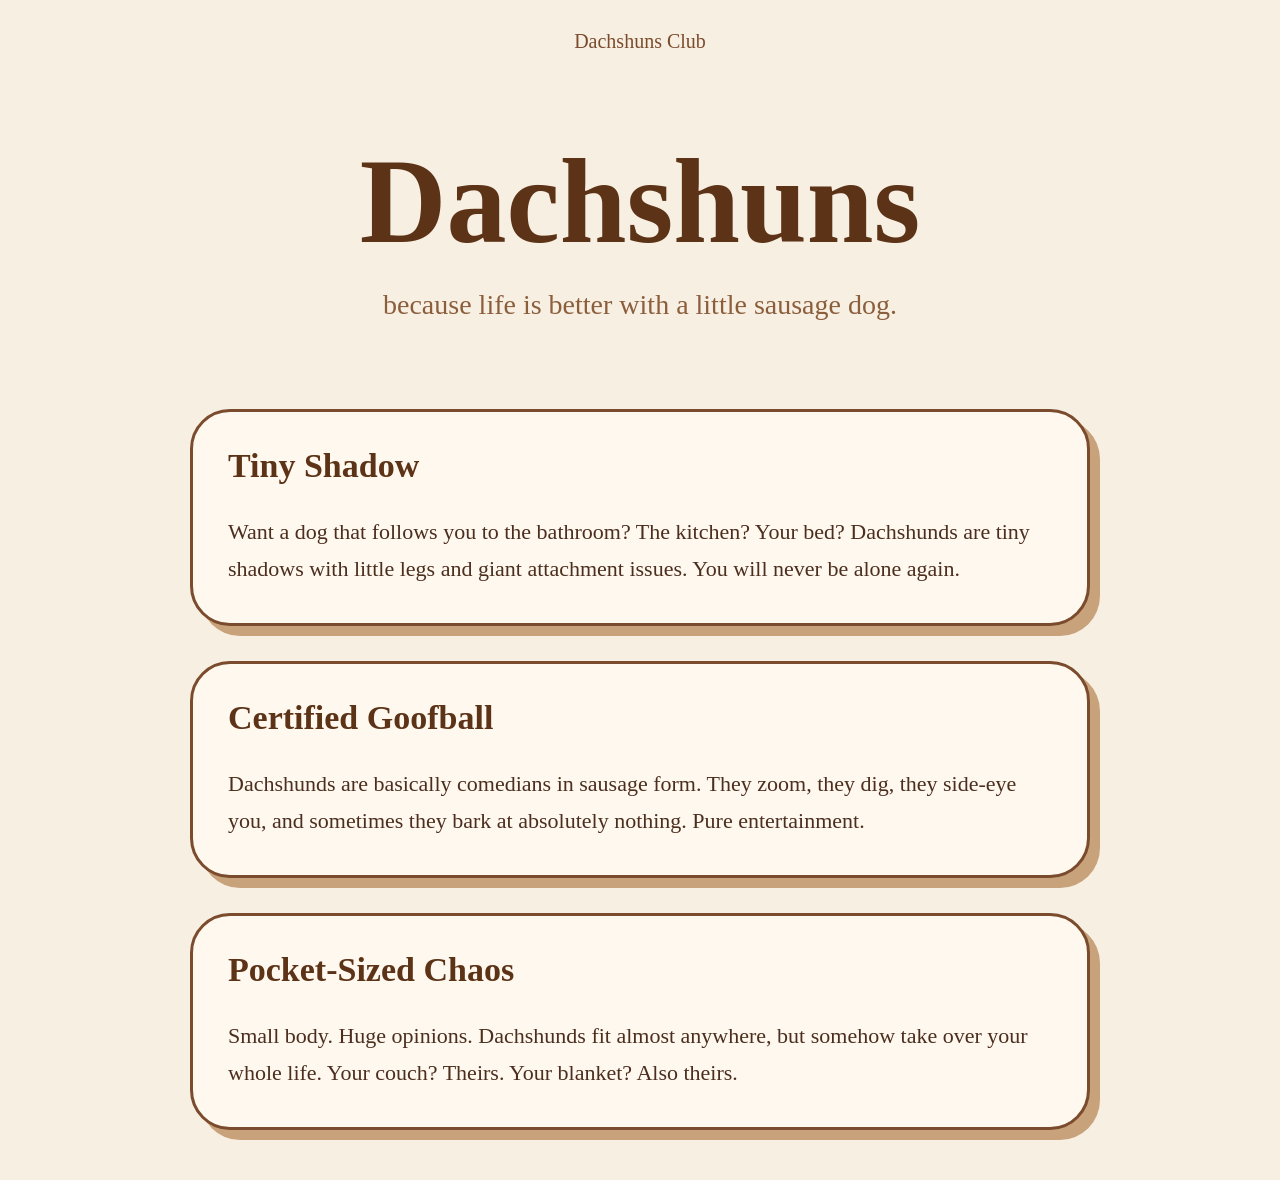
==== commit 208e8eda: "Revise index.html with new styles and text Updated the content and styles in the HTML file to reflec" ====
--- a/index.html
+++ b/index.html
@@ -5,8 +5,8 @@
   <meta charset="UTF-8">
   <title>Dachshuns</title>
 
-  <link href="https://fonts.googleapis.com/css2?family=Baloo+2:wght@400;500;600;700&display=swap" rel="stylesheet">
-  <link rel="stylesheet" href="style.css?v=99">
+  <link href="https://fonts.googleapis.com/css2?family=DynaPuff:wght@400;500;600&display=swap" rel="stylesheet">
+  <link rel="stylesheet" href="style.css?v=101">
 </head>
 
 <body>
@@ -19,27 +19,27 @@
 
   <section class="hero">
     <h1>Dachshuns</h1>
-    <p class="subtitle">why should we become a dachshund owner?</p>
+    <p class="subtitle">because life is better with a little sausage dog.</p>
   </section>
 
   <section class="card">
-    <h2>Loyal</h2>
+    <h2>Tiny Shadow</h2>
     <p>
-      Dachshunds are deeply loyal and attached to their humans. They will follow you around, sleep beside you, and always want to be near you.
+      Want a dog that follows you to the bathroom? The kitchen? Your bed? Dachshunds are tiny shadows with little legs and giant attachment issues. You will never be alone again.
     </p>
   </section>
 
   <section class="card">
-    <h2>Funny</h2>
+    <h2>Certified Goofball</h2>
     <p>
-      Their long bodies and tiny legs already make them funny, but their stubborn and dramatic personalities make everyday life even better.
+      Dachshunds are basically comedians in sausage form. They zoom, they dig, they side-eye you, and sometimes they bark at absolutely nothing. Pure entertainment.
     </p>
   </section>
 
   <section class="card">
-    <h2>Perfect Size</h2>
+    <h2>Pocket-Sized Chaos</h2>
     <p>
-      Small enough for apartments, but big enough to fill your home with energy. They are the perfect balance between cute and adventurous.
+      Small body. Huge opinions. Dachshunds fit almost anywhere, but somehow take over your whole life. Your couch? Theirs. Your blanket? Also theirs.
     </p>
   </section>
 
--- a/style.css
+++ b/style.css
@@ -1,88 +1,61 @@
 body {
   margin: 0;
   padding: 0;
-  background: #f8f1e7;
-  color: #4b3425;
-  font-family: Georgia, serif;
-}
-
-body::before {
-  content: "";
-  position: fixed;
-  inset: 0;
-  background: repeating-linear-gradient(
-    90deg,
-    rgba(120, 80, 50, 0.02),
-    rgba(120, 80, 50, 0.02) 2px,
-    transparent 2px,
-    transparent 10px
-  );
-  pointer-events: none;
+  background: #f8efe3;
+  font-family: 'Baloo 2', cursive;
+  color: #4b2e1e;
 }
 
 header {
-  display: flex;
-  justify-content: center;
+  text-align: center;
   padding: 30px;
-  border-bottom: 1px solid rgba(75,52,37,0.08);
 }
 
-nav {
-  font-size: 12px;
-  letter-spacing: 2px;
-  text-transform: uppercase;
-  color: rgba(75,52,37,0.5);
+.top-text {
+  font-size: 20px;
+  color: #7a4b2d;
 }
 
 main {
-  width: 85%;
-  max-width: 1000px;
-  margin: 100px auto;
+  width: 90%;
+  max-width: 900px;
+  margin: 50px auto;
 }
 
 .hero {
-  margin-bottom: 120px;
+  text-align: center;
+  margin-bottom: 80px;
 }
 
 .hero h1 {
-  font-size: 110px;
+  font-size: 120px;
   margin: 0;
-  line-height: 0.9;
+  color: #5c3317;
 }
 
 .subtitle {
-  margin-top: 18px;
-  font-size: 20px;
-  color: rgba(75,52,37,0.65);
+  font-size: 28px;
+  color: #8b5e3c;
+  margin-top: 10px;
 }
 
-.block {
-  display: grid;
-  grid-template-columns: 180px 1fr;
-  gap: 40px;
-  margin-bottom: 100px;
-}
-
-.offset {
-  margin-left: 100px;
+.card {
+  background: #fff8ef;
+  border: 3px solid #7a4b2d;
+  border-radius: 40px;
+  padding: 35px;
+  margin-bottom: 35px;
+  box-shadow: 10px 10px 0px #c8a27a;
 }
 
 h2 {
-  font-size: 16px;
-  font-weight: normal;
-  text-transform: uppercase;
-  letter-spacing: 2px;
-  color: #9b6b3d;
+  font-size: 34px;
+  margin-top: 0;
+  color: #5c3317;
 }
 
 p {
   font-size: 22px;
-  line-height: 1.8;
-  margin: 0;
-  max-width: 620px;
+  line-height: 1.7;
+  margin-bottom: 0;
 }
-
-.block p {
-  padding-left: 20px;
-  border-left: 2px solid rgba(155,107,61,0.2);
-}
